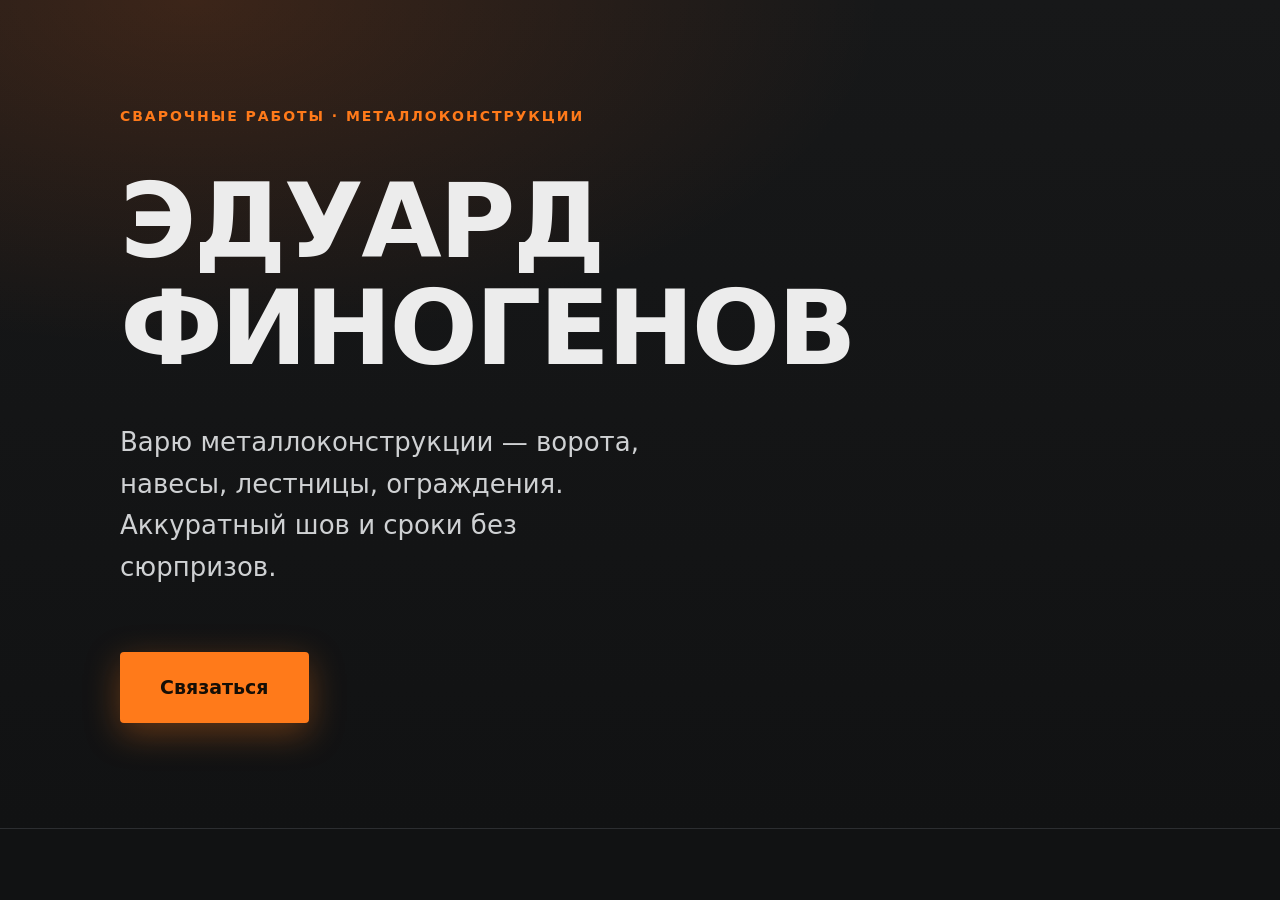
==== index.html @ 7906d72a "Первый экран лендинга: имя, фраза о себе, кнопка «Связаться» Одностраничный сайт-визитка сварщика на" ====
<!DOCTYPE html>
<html lang="ru">
<head>
  <meta charset="utf-8">
  <meta name="viewport" content="width=device-width, initial-scale=1">

  <title>Эдуард Финогенов — сварщик металлоконструкций</title>
  <meta name="description" content="Сварочные работы по металлоконструкциям: ворота, заборы, навесы, лестницы и ограждения. Замер, изготовление, монтаж.">

  <link rel="icon" href="images/favicon.png" type="image/png">

  <meta property="og:type" content="website">
  <meta property="og:title" content="Эдуард Финогенов — сварщик металлоконструкций">
  <meta property="og:description" content="Ворота, заборы, навесы, лестницы, ограждения. Замер, изготовление, монтаж.">
  <meta property="og:image" content="images/og.jpg">
  <meta property="og:locale" content="ru_RU">

  <link rel="stylesheet" href="styles.css">
</head>
<body>

<!--
  ================================================================
  ТЕЛЕФОН — ЗАМЕНИТЕ ЗАГЛУШКУ
  Сейчас номер стоит в двух местах ниже: в href="tel:..." и в тексте кнопки.
  В href номер пишется без пробелов и скобок: tel:+79001234567
  ================================================================
-->

<header class="hero" id="top">
  <div class="wrap hero__inner">
    <p class="hero__eyebrow">Сварочные работы · металлоконструкции</p>
    <h1 class="hero__title">Эдуард Финогенов</h1>
    <p class="hero__lead">
      Варю металлоконструкции — ворота, навесы, лестницы, ограждения.
      Аккуратный шов и сроки без сюрпризов.
    </p>
    <div class="hero__actions">
      <a class="btn btn--primary" href="tel:+70000000000">Связаться</a>
    </div>
  </div>
</header>

</body>
</html>
---- styles.css ----
/* ==========================================================================
   Эдуард Финогенов — сварщик металлоконструкций
   Тёмный индустриальный стиль. Мобильные — база, десктоп — один медиазапрос
   в самом низу файла.
   ========================================================================== */

:root {
  --bg:        #111213;
  --surface:   #1b1c1e;
  --line:      #2c2e31;
  --text:      #ececec;
  --muted:     #9a9da1;
  --accent:    #ff7a1a;
  --accent-lt: #ff9440;
  --accent-dk: #e2540c;

  --wrap:  1080px;
  --pad:   20px;
  --radius: 4px;
}

/* --- база ---------------------------------------------------------------- */

*,
*::before,
*::after { box-sizing: border-box; }

html {
  scroll-behavior: smooth;
  /* якорь не прячется под верхнюю кромку экрана */
  scroll-padding-top: 24px;
}

body {
  margin: 0;
  background: var(--bg);
  color: var(--text);
  font-family: system-ui, "Segoe UI", Roboto, Arial, sans-serif;
  font-size: 17px;
  line-height: 1.6;
  -webkit-text-size-adjust: 100%;
  /* страховка от горизонтальной прокрутки на узких экранах */
  overflow-x: hidden;
}

img {
  display: block;
  max-width: 100%;
  height: auto;
}

a { color: var(--accent); }

a:focus-visible,
.btn:focus-visible {
  outline: 3px solid var(--accent);
  outline-offset: 3px;
}

h1, h2, h3 {
  line-height: 1.15;
  margin: 0;
  letter-spacing: -0.01em;
}

p { margin: 0; }

.wrap {
  width: 100%;
  max-width: var(--wrap);
  margin: 0 auto;
  padding: 0 var(--pad);
}

/* --- кнопки -------------------------------------------------------------- */

.btn {
  display: inline-flex;
  align-items: center;
  justify-content: center;
  min-height: 60px;              /* удобно нажать пальцем */
  padding: 18px 38px;
  border-radius: var(--radius);
  font-size: 19px;
  font-weight: 700;
  text-decoration: none;
  transition: background-color .15s ease, border-color .15s ease, color .15s ease,
              box-shadow .15s ease;
}

.btn--primary {
  background: var(--accent);
  color: #150e06;
  border: 2px solid var(--accent);
  /* тень-подсветка отрывает кнопку от тёмного фона */
  box-shadow: 0 10px 34px rgba(255, 122, 26, .34);
}

.btn--primary:hover {
  background: var(--accent-lt);
  border-color: var(--accent-lt);
  box-shadow: 0 12px 40px rgba(255, 122, 26, .48);
}

.btn--ghost {
  background: transparent;
  color: var(--text);
  border: 2px solid var(--line);
}

.btn--ghost:hover { border-color: var(--accent); color: var(--accent); }

/* --- первый экран -------------------------------------------------------- */

.hero {
  position: relative;
  background:
    radial-gradient(90% 70% at 15% 0%, rgba(255, 106, 26, .16), transparent 60%),
    linear-gradient(#171819, var(--bg));
  border-bottom: 1px solid var(--line);
}

.hero__inner {
  min-height: 92vh;
  min-height: 92svh;             /* без «прыжка» из-за адресной строки в мобильном браузере */
  display: flex;
  flex-direction: column;
  justify-content: center;
  padding-top: 64px;
  padding-bottom: 64px;
}

.hero__eyebrow {
  color: var(--accent);
  font-size: 14px;
  font-weight: 600;
  letter-spacing: .14em;
  text-transform: uppercase;
  margin-bottom: clamp(28px, 6vw, 40px);
}

.hero__title {
  font-size: clamp(46px, 12vw, 104px);
  font-weight: 800;
  line-height: 1.03;
  letter-spacing: -0.025em;
  text-transform: uppercase;
  margin-bottom: clamp(28px, 5vw, 40px);
}

.hero__lead {
  max-width: 32ch;
  font-size: clamp(19px, 4.4vw, 26px);
  color: #cfd1d3;
  margin-bottom: clamp(44px, 8vw, 64px);
}

.hero__actions {
  display: flex;
  flex-wrap: wrap;
  gap: 14px;
}

.hero__actions .btn { flex: 1 1 auto; }

/* --- секции -------------------------------------------------------------- */

.section { padding: 72px 0; }

.section--alt {
  background: var(--surface);
  border-top: 1px solid var(--line);
  border-bottom: 1px solid var(--line);
}

.section__title {
  font-size: clamp(28px, 6vw, 40px);
  font-weight: 700;
  margin-bottom: 20px;
}

.section__lead {
  max-width: 56ch;
  color: var(--muted);
  margin-bottom: 32px;
}

/* --- обо мне ------------------------------------------------------------- */

.about {
  display: grid;
  gap: 32px;
}

.about__photo {
  background: #232527;
  border: 1px solid var(--line);
  border-radius: var(--radius);
  overflow: hidden;
  aspect-ratio: 4 / 5;
}

.about__photo img {
  width: 100%;
  height: 100%;
  object-fit: cover;
}

.about__text p + p { margin-top: 16px; }

.about__text p { color: #c8cacc; }

/* --- что я делаю --------------------------------------------------------- */

.cards {
  list-style: none;
  margin: 0;
  padding: 0;
  display: grid;
  gap: 18px;
}

.card {
  background: var(--bg);
  border: 1px solid var(--line);
  border-left: 3px solid var(--accent);
  border-radius: var(--radius);
  padding: 26px 24px;
}

.card__title {
  font-size: 21px;
  font-weight: 700;
  margin-bottom: 10px;
}

.card__text { color: var(--muted); }

/* --- примеры работ ------------------------------------------------------- */

.works {
  list-style: none;
  margin: 0;
  padding: 0;
  display: grid;
  gap: 20px;
}

.work__frame {
  background: #232527;
  border: 1px solid var(--line);
  border-radius: var(--radius);
  overflow: hidden;
  aspect-ratio: 4 / 3;
}

.work__frame img {
  width: 100%;
  height: 100%;
  object-fit: cover;
  /* пока файла нет — видно подпись alt на сером фоне, а не пустоту */
  font-size: 13px;
  color: var(--muted);
}

.work__caption {
  margin-top: 10px;
  color: var(--muted);
  font-size: 15px;
}

/* --- контакты ------------------------------------------------------------ */

.phone {
  display: inline-block;
  font-size: clamp(30px, 8vw, 48px);
  font-weight: 800;
  color: var(--text);
  text-decoration: none;
  letter-spacing: -0.02em;
  margin-bottom: 24px;
  /* длинный номер не должен ломать вёрстку на 320 px */
  overflow-wrap: anywhere;
}

.phone:hover { color: var(--accent); }

.contacts__actions {
  display: flex;
  flex-wrap: wrap;
  gap: 14px;
  margin-bottom: 40px;
}

.contacts__actions .btn { flex: 1 1 auto; }

.facts {
  margin: 0;
  display: grid;
  gap: 18px;
  border-top: 1px solid var(--line);
  padding-top: 26px;
}

.fact__key {
  color: var(--muted);
  font-size: 14px;
  text-transform: uppercase;
  letter-spacing: .08em;
  margin-bottom: 4px;
}

.fact__val {
  margin: 0;
  font-size: 18px;
}

/* --- подвал -------------------------------------------------------------- */

.footer {
  padding: 28px 0;
  color: var(--muted);
  font-size: 15px;
}

.footer__inner {
  display: flex;
  flex-wrap: wrap;
  gap: 8px 20px;
  justify-content: space-between;
}

/* --- десктоп ------------------------------------------------------------- */

@media (min-width: 720px) {
  .section { padding: 96px 0; }

  .hero__actions,
  .contacts__actions { gap: 16px; }

  .hero__actions .btn,
  .contacts__actions .btn { flex: 0 0 auto; }

  .about {
    grid-template-columns: 380px 1fr;
    gap: 48px;
    align-items: start;
  }

  .cards { grid-template-columns: repeat(3, 1fr); gap: 22px; }

  .works { grid-template-columns: repeat(2, 1fr); }

  .facts { grid-template-columns: repeat(2, 1fr); gap: 32px; }
}

@media (min-width: 1000px) {
  .works { grid-template-columns: repeat(3, 1fr); gap: 24px; }
}

/* уважаем системную настройку «меньше движения» */
@media (prefers-reduced-motion: reduce) {
  html { scroll-behavior: auto; }
  * { transition: none !important; }
}
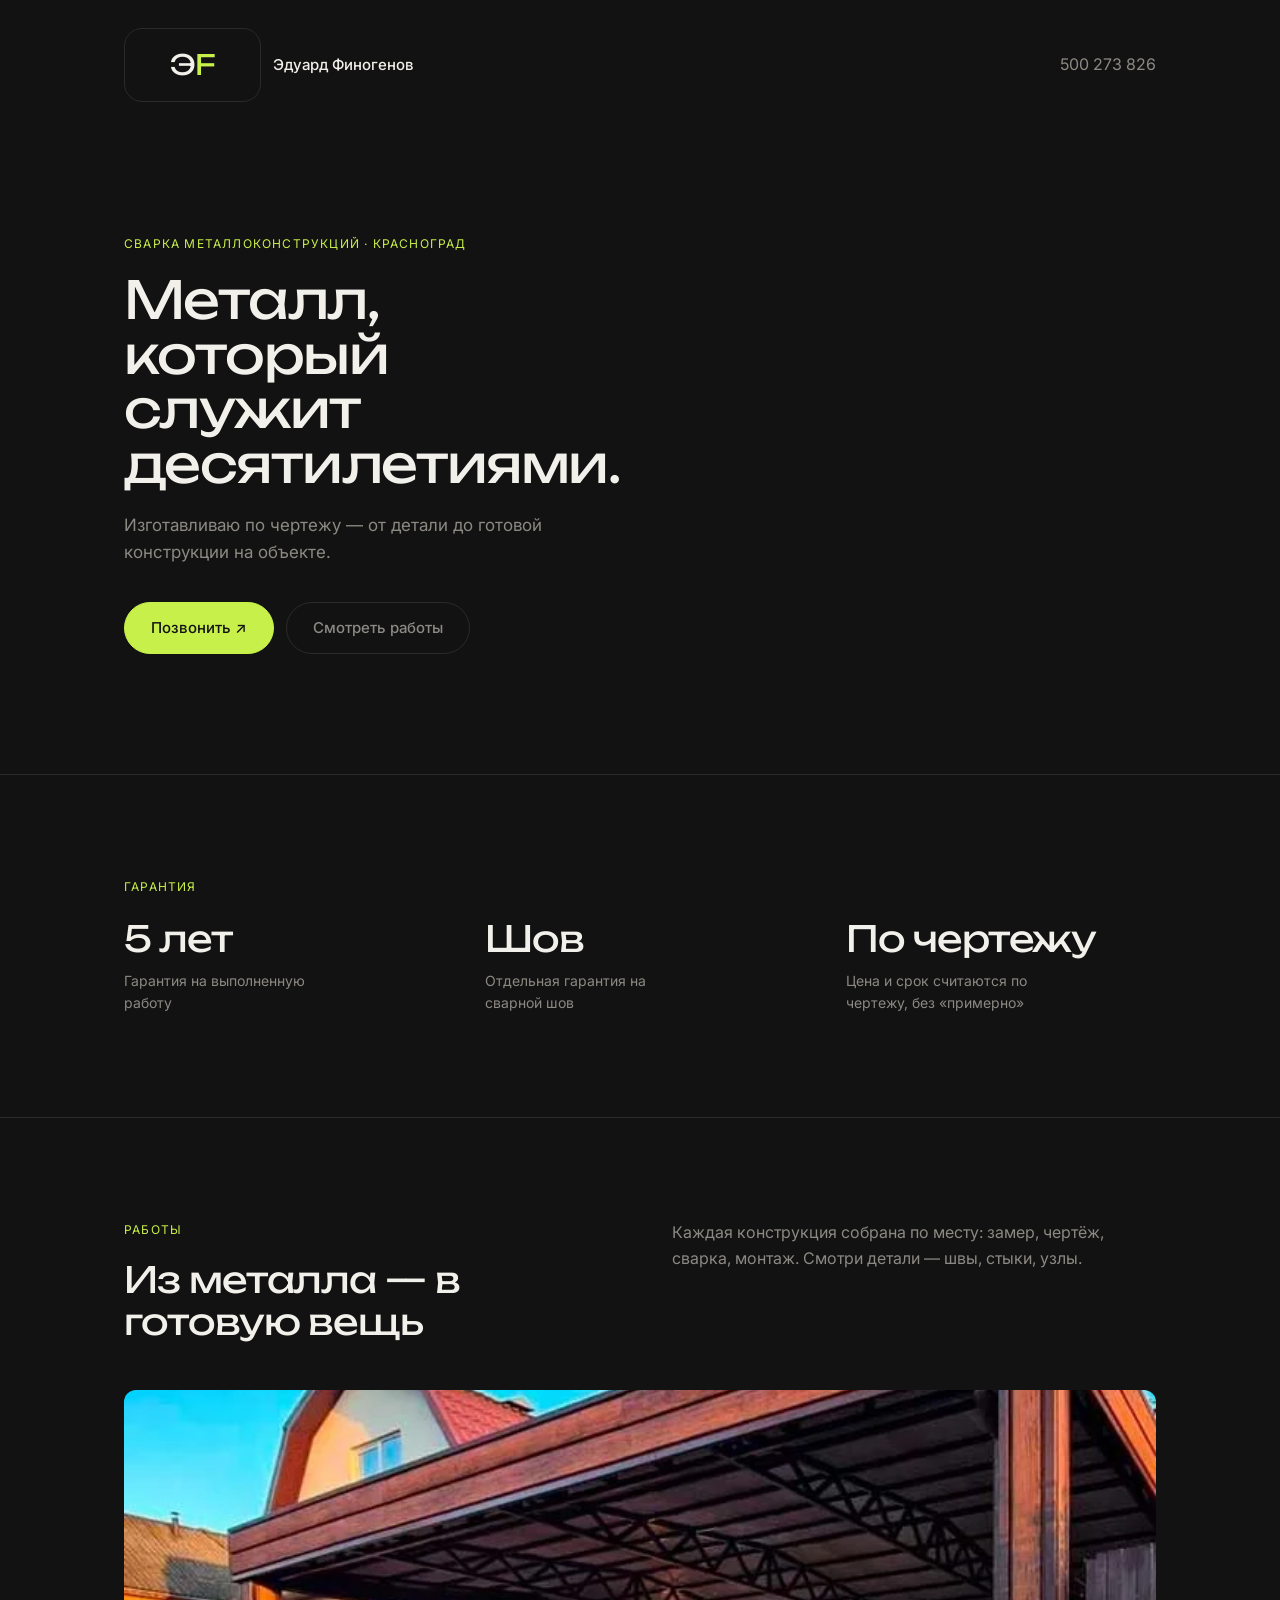
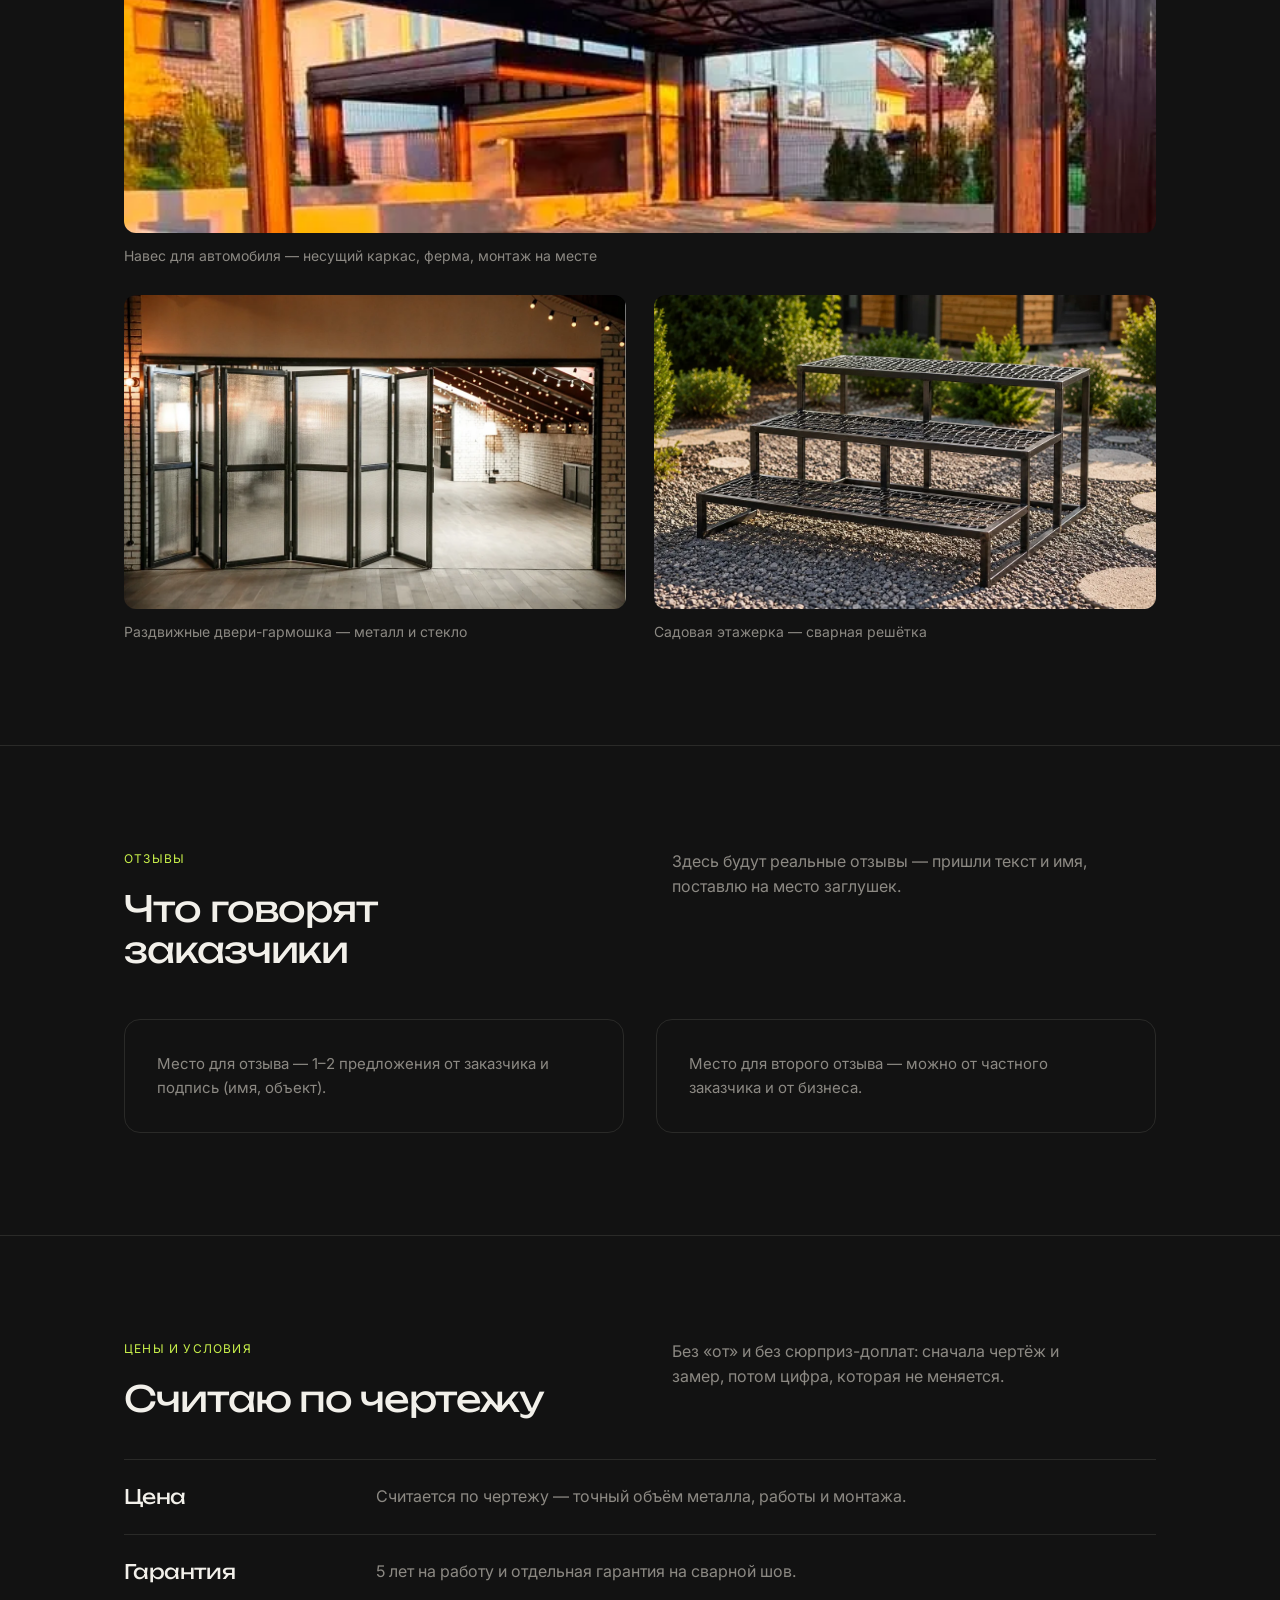
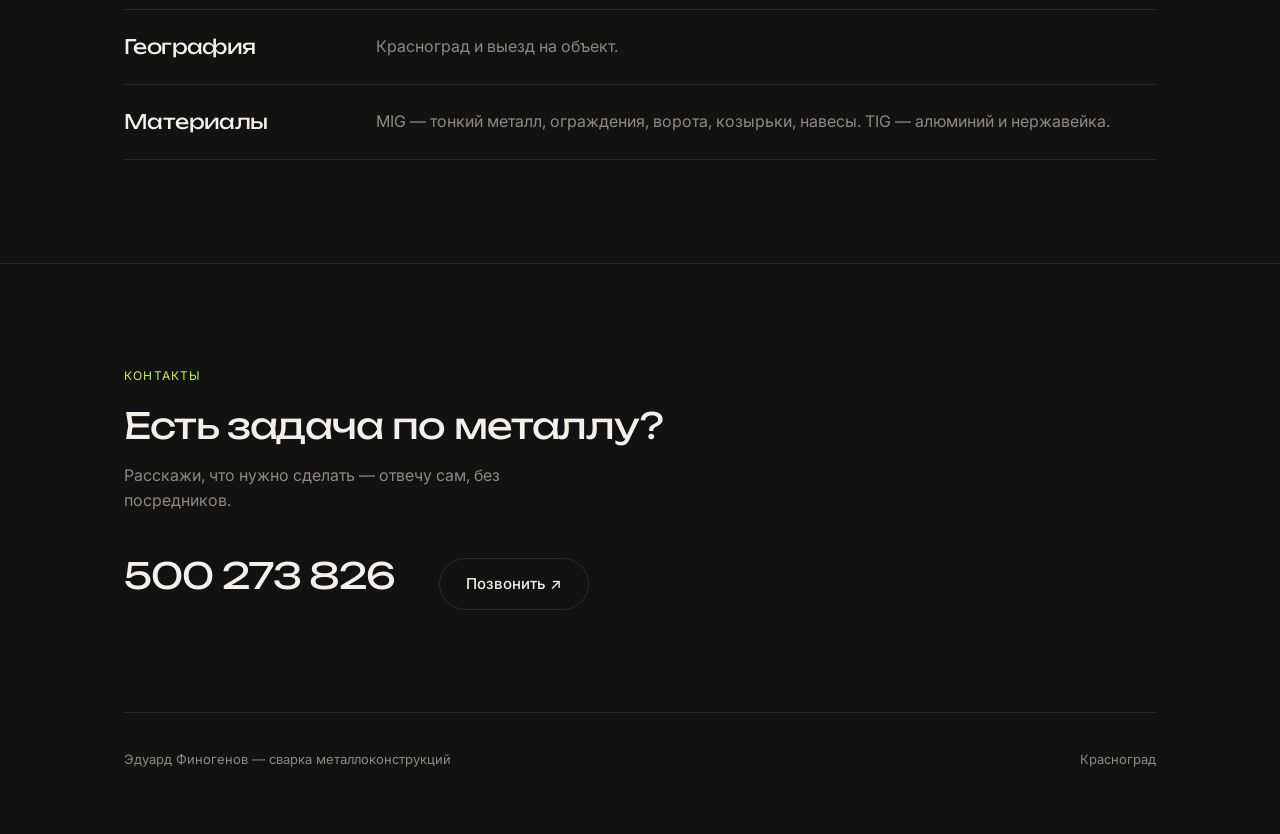
==== commit e2942969: "Новый дизайн: лаймовый акцент, Unbounded + Inter, все секции страницы Вёрстка перенесена с готового " ====
--- a/index.html
+++ b/index.html
@@ -4,17 +4,40 @@
   <meta charset="utf-8">
   <meta name="viewport" content="width=device-width, initial-scale=1">
 
-  <title>Эдуард Финогенов — сварщик металлоконструкций</title>
-  <meta name="description" content="Сварочные работы по металлоконструкциям: ворота, заборы, навесы, лестницы и ограждения. Замер, изготовление, монтаж.">
-
+  <!-- Заголовок вкладки и строка под ссылкой в поиске -->
+  <title>Эдуард Финогенов — сварка металлоконструкций, Красноград</title>
+  <meta name="description" content="Сварка металлоконструкций в Краснограде. Изготавливаю по чертежу — от детали до готовой конструкции на объекте. Гарантия 5 лет на работу.">
+
+  <!-- Иконка вкладки и плитка, если сайт сохранят на домашний экран телефона -->
   <link rel="icon" href="images/favicon.png" type="image/png">
-
+  <link rel="apple-touch-icon" href="images/apple-touch-icon.png">
+  <meta name="theme-color" content="#121212">
+
+  <!-- Превью при пересылке ссылки в мессенджерах и соцсетях -->
   <meta property="og:type" content="website">
-  <meta property="og:title" content="Эдуард Финогенов — сварщик металлоконструкций">
-  <meta property="og:description" content="Ворота, заборы, навесы, лестницы, ограждения. Замер, изготовление, монтаж.">
-  <meta property="og:image" content="images/og.jpg">
+  <meta property="og:site_name" content="Эдуард Финогенов">
+  <meta property="og:title" content="Эдуард Финогенов — сварка металлоконструкций, Красноград">
+  <meta property="og:description" content="Изготавливаю по чертежу — от детали до готовой конструкции на объекте. Красноград и выезд на объект.">
+  <!--
+    Адреса здесь только полные, с доменом: мессенджер тянет картинку со своего
+    сервера, и относительный путь ему ни о чём не говорит. При переезде на другой
+    домен эти три строки нужно поправить.
+  -->
+  <meta property="og:url" content="https://finogenov5519-sys.github.io/my-landing/">
+  <meta property="og:image" content="https://finogenov5519-sys.github.io/my-landing/images/og.jpg">
+  <meta property="og:image:secure_url" content="https://finogenov5519-sys.github.io/my-landing/images/og.jpg">
+  <meta property="og:image:type" content="image/jpeg">
+  <meta property="og:image:width" content="1200">
+  <meta property="og:image:height" content="630">
+  <meta property="og:image:alt" content="Сварная металлоконструкция работы Эдуарда Финогенова">
   <meta property="og:locale" content="ru_RU">
 
+  <meta name="twitter:card" content="summary_large_image">
+  <meta name="twitter:image" content="https://finogenov5519-sys.github.io/my-landing/images/og.jpg">
+
+  <link rel="preconnect" href="https://fonts.googleapis.com">
+  <link rel="preconnect" href="https://fonts.gstatic.com" crossorigin>
+  <link href="https://fonts.googleapis.com/css2?family=Unbounded:wght@400&family=Inter:wght@400;500&display=swap" rel="stylesheet">
   <link rel="stylesheet" href="styles.css">
 </head>
 <body>
@@ -22,24 +45,166 @@
 <!--
   ================================================================
   ТЕЛЕФОН — ЗАМЕНИТЕ ЗАГЛУШКУ
-  Сейчас номер стоит в двух местах ниже: в href="tel:..." и в тексте кнопки.
+  Номер стоит в трёх местах: в шапке, на кнопке первого экрана
+  и в блоке контактов.
   В href номер пишется без пробелов и скобок: tel:+79001234567
   ================================================================
 -->
 
-<header class="hero" id="top">
-  <div class="wrap hero__inner">
-    <p class="hero__eyebrow">Сварочные работы · металлоконструкции</p>
-    <h1 class="hero__title">Эдуард Финогенов</h1>
-    <p class="hero__lead">
-      Варю металлоконструкции — ворота, навесы, лестницы, ограждения.
-      Аккуратный шов и сроки без сюрпризов.
-    </p>
-    <div class="hero__actions">
-      <a class="btn btn--primary" href="tel:+70000000000">Связаться</a>
-    </div>
-  </div>
-</header>
+<nav class="top" id="top">
+  <div class="wrap">
+    <span class="brand">
+      <span class="logo">Э<b>F</b></span>
+      Эдуард Финогенов
+    </span>
+    <a class="muted nav-phone only-desktop" href="tel:500273826">500 273 826</a>
+  </div>
+</nav>
+
+<section class="hero">
+  <div class="wrap">
+    <div class="hero-grid">
+      <div>
+        <span class="kicker">
+          Сварка<span class="only-desktop"> металлоконструкций</span> · Красноград
+        </span>
+        <h1>Металл, который служит десятилетиями.</h1>
+        <p class="sub">Изготавливаю по чертежу — от детали до готовой конструкции на объекте.</p>
+        <div class="hero-actions">
+          <a class="btn btn-call" href="tel:500273826">
+            <span class="only-desktop">Позвонить ↗</span>
+            <span class="only-mobile">Позвонить 500 273 826</span>
+          </a>
+          <a class="btn btn-quiet" href="#works">Смотреть работы</a>
+        </div>
+      </div>
+    </div>
+  </div>
+</section>
+
+<hr class="rule">
+
+<section>
+  <div class="wrap">
+    <span class="kicker">Гарантия</span>
+    <div class="facts">
+      <div class="fact">
+        <div class="fact-num">5 лет</div>
+        <div class="fact-label">Гарантия на выполненную работу</div>
+      </div>
+      <div class="fact">
+        <div class="fact-num">Шов</div>
+        <div class="fact-label">Отдельная гарантия на сварной шов</div>
+      </div>
+      <div class="fact">
+        <div class="fact-num">По чертежу</div>
+        <div class="fact-label">Цена и срок считаются по чертежу, без «примерно»</div>
+      </div>
+    </div>
+  </div>
+</section>
+
+<hr class="rule">
+
+<section id="works">
+  <div class="wrap">
+    <div class="two-col">
+      <div>
+        <span class="kicker">Работы</span>
+        <h2>Из металла — в готовую вещь</h2>
+      </div>
+      <p class="note">
+        Каждая конструкция собрана по месту: замер, чертёж, сварка, монтаж.<span class="only-desktop">
+        Смотри детали — швы, стыки, узлы.</span>
+      </p>
+    </div>
+    <div class="gallery">
+      <figure class="shot shot-wide">
+        <img src="images/work-carport.webp" alt="Навес для автомобиля из металла и дерева" width="700" height="467" loading="lazy">
+        <figcaption>Навес для автомобиля — несущий каркас, ферма, монтаж на месте</figcaption>
+      </figure>
+      <figure class="shot">
+        <img src="images/work-doors.webp" alt="Раздвижные двери-гармошка из металла и стекла" width="1024" height="682" loading="lazy">
+        <figcaption>Раздвижные двери-гармошка — металл и стекло</figcaption>
+      </figure>
+      <figure class="shot">
+        <img src="images/work-shelf.webp" alt="Садовая этажерка из металла" width="1400" height="788" loading="lazy">
+        <figcaption>Садовая этажерка — сварная решётка</figcaption>
+      </figure>
+    </div>
+  </div>
+</section>
+
+<hr class="rule">
+
+<section>
+  <div class="wrap">
+    <div class="two-col">
+      <div>
+        <span class="kicker">Отзывы</span>
+        <h2>Что говорят заказчики</h2>
+      </div>
+      <p class="note only-desktop">Здесь будут реальные отзывы — пришли текст и имя, поставлю на место заглушек.</p>
+    </div>
+    <div class="quotes">
+      <blockquote class="empty">Место для отзыва — 1–2 предложения от заказчика и подпись (имя, объект).</blockquote>
+      <blockquote class="empty">Место для второго отзыва — можно от частного заказчика и от бизнеса.</blockquote>
+    </div>
+  </div>
+</section>
+
+<hr class="rule">
+
+<section>
+  <div class="wrap">
+    <div class="two-col">
+      <div>
+        <span class="kicker">Цены и условия</span>
+        <h2>Считаю по чертежу</h2>
+      </div>
+      <p class="note only-desktop">Без «от» и без сюрприз-доплат: сначала чертёж и замер, потом цифра, которая не меняется.</p>
+    </div>
+    <dl class="terms">
+      <div class="term">
+        <dt>Цена</dt>
+        <dd>Считается по чертежу — точный объём металла, работы и монтажа.</dd>
+      </div>
+      <div class="term">
+        <dt>Гарантия</dt>
+        <dd>5 лет на работу и отдельная гарантия на сварной шов.</dd>
+      </div>
+      <div class="term">
+        <dt>География</dt>
+        <dd>Красноград и выезд на объект.</dd>
+      </div>
+      <div class="term">
+        <dt>Материалы</dt>
+        <dd>MIG — тонкий металл, ограждения, ворота, козырьки, навесы. TIG — алюминий и нержавейка.</dd>
+      </div>
+    </dl>
+  </div>
+</section>
+
+<hr class="rule">
+
+<section id="contacts">
+  <div class="wrap">
+    <span class="kicker">Контакты</span>
+    <h2>Есть задача по металлу?</h2>
+    <p class="note">Расскажи, что нужно сделать — отвечу сам, без посредников.</p>
+    <div class="contact-row">
+      <a class="phone" href="tel:500273826">500 273 826</a>
+      <a class="btn only-desktop" href="tel:500273826">Позвонить ↗</a>
+    </div>
+  </div>
+</section>
+
+<div class="wrap">
+  <footer>
+    <span>Эдуард Финогенов — сварка металлоконструкций</span>
+    <span>Красноград</span>
+  </footer>
+</div>
 
 </body>
 </html>
--- a/styles.css
+++ b/styles.css
@@ -1,22 +1,27 @@
 /* ==========================================================================
-   Эдуард Финогенов — сварщик металлоконструкций
-   Тёмный индустриальный стиль. Мобильные — база, десктоп — один медиазапрос
+   Эдуард Финогенов — сварка металлоконструкций
+   Тёмный минимализм. Мобильные — база, десктоп — один медиазапрос
    в самом низу файла.
    ========================================================================== */
 
 :root {
-  --bg:        #111213;
-  --surface:   #1b1c1e;
-  --line:      #2c2e31;
-  --text:      #ececec;
-  --muted:     #9a9da1;
-  --accent:    #ff7a1a;
-  --accent-lt: #ff9440;
-  --accent-dk: #e2540c;
-
-  --wrap:  1080px;
-  --pad:   20px;
-  --radius: 4px;
+  --bg:     #121212;
+  --text:   #F2F0EA;
+  --muted:  #8C8983;
+  --accent: #C8F04A;
+  --line:   #2A2A28;
+
+  --font-head: "Unbounded", system-ui, "Segoe UI", Roboto, Arial, sans-serif;
+  --font-body: "Inter", system-ui, "Segoe UI", Roboto, Arial, sans-serif;
+
+  --wrap: 1160px;
+  --edge: clamp(20px, 5vw, 72px);
+
+  /* на 375 px и шире — те же 32px, на 320 px ужимается, иначе длинное
+     слово «десятилетиями» не влезает в строку */
+  --h1: clamp(27px, 8.6vw, 32px);
+  --h2: 24px;
+  --h3: 18px;
 }
 
 /* --- база ---------------------------------------------------------------- */
@@ -27,20 +32,41 @@
 
 html {
   scroll-behavior: smooth;
-  /* якорь не прячется под верхнюю кромку экрана */
   scroll-padding-top: 24px;
+  background: var(--bg);
 }
 
 body {
   margin: 0;
   background: var(--bg);
   color: var(--text);
-  font-family: system-ui, "Segoe UI", Roboto, Arial, sans-serif;
-  font-size: 17px;
+  font-family: var(--font-body);
+  font-size: 15px;
   line-height: 1.6;
+  -webkit-font-smoothing: antialiased;
   -webkit-text-size-adjust: 100%;
   /* страховка от горизонтальной прокрутки на узких экранах */
   overflow-x: hidden;
+}
+
+h1, h2, h3 {
+  font-family: var(--font-head);
+  font-weight: 400;
+  margin: 0;
+  letter-spacing: -.03em;
+}
+
+h1 { font-size: var(--h1); line-height: 1.1; }
+h2 { font-size: var(--h2); line-height: 1.2; }
+h3 { font-size: var(--h3); line-height: 1.3; }
+
+p { margin: 0; }
+
+a { color: inherit; text-decoration: none; }
+
+a:focus-visible {
+  outline: 2px solid var(--accent);
+  outline-offset: 3px;
 }
 
 img {
@@ -49,27 +75,29 @@
   height: auto;
 }
 
-a { color: var(--accent); }
-
-a:focus-visible,
-.btn:focus-visible {
-  outline: 3px solid var(--accent);
-  outline-offset: 3px;
-}
-
-h1, h2, h3 {
-  line-height: 1.15;
-  margin: 0;
-  letter-spacing: -0.01em;
-}
-
-p { margin: 0; }
-
 .wrap {
   width: 100%;
   max-width: var(--wrap);
   margin: 0 auto;
-  padding: 0 var(--pad);
+  padding: 0 var(--edge);
+}
+
+.muted { color: var(--muted); }
+
+.kicker {
+  display: block;
+  font-size: 11px;
+  letter-spacing: .1em;
+  text-transform: uppercase;
+  color: var(--accent);
+  margin-bottom: 14px;
+}
+
+.rule {
+  height: 1px;
+  border: 0;
+  margin: 0;
+  background: var(--line);
 }
 
 /* --- кнопки -------------------------------------------------------------- */
@@ -78,284 +106,389 @@
   display: inline-flex;
   align-items: center;
   justify-content: center;
-  min-height: 60px;              /* удобно нажать пальцем */
-  padding: 18px 38px;
-  border-radius: var(--radius);
-  font-size: 19px;
-  font-weight: 700;
-  text-decoration: none;
-  transition: background-color .15s ease, border-color .15s ease, color .15s ease,
-              box-shadow .15s ease;
-}
-
-.btn--primary {
+  gap: 8px;
+  min-height: 56px;              /* удобно нажать пальцем */
+  padding: 16px 26px;
+  border: 1px solid var(--line);
+  border-radius: 999px;
+  color: var(--text);
+  font-size: 16px;
+  font-weight: 500;
+  white-space: nowrap;
+  transition: border-color .18s ease, color .18s ease;
+}
+
+.btn:hover { border-color: var(--accent); }
+
+.btn-quiet { color: var(--muted); }
+.btn-quiet:hover { color: var(--text); }
+
+.btn-call {
   background: var(--accent);
-  color: #150e06;
-  border: 2px solid var(--accent);
-  /* тень-подсветка отрывает кнопку от тёмного фона */
-  box-shadow: 0 10px 34px rgba(255, 122, 26, .34);
-}
-
-.btn--primary:hover {
-  background: var(--accent-lt);
-  border-color: var(--accent-lt);
-  box-shadow: 0 12px 40px rgba(255, 122, 26, .48);
-}
-
-.btn--ghost {
-  background: transparent;
-  color: var(--text);
-  border: 2px solid var(--line);
-}
-
-.btn--ghost:hover { border-color: var(--accent); color: var(--accent); }
+  border-color: var(--accent);
+  color: #121212;
+  font-size: 17px;
+  min-height: 60px;
+}
+
+/* --- шапка --------------------------------------------------------------- */
+
+nav.top { padding: 18px 0; }
+
+nav.top .wrap {
+  display: flex;
+  align-items: center;
+  gap: 12px;
+}
+
+.brand {
+  display: flex;
+  align-items: center;
+  gap: 12px;
+  font-family: var(--font-body);
+  font-weight: 500;
+  font-size: 14px;
+}
+
+.logo {
+  display: inline-flex;
+  align-items: center;
+  justify-content: center;
+  flex: none;
+  width: 107px;
+  height: 56px;
+  border: 1px solid var(--line);
+  border-radius: 14px;
+  font-family: var(--font-head);
+  font-weight: 400;
+  font-size: 20px;
+  letter-spacing: -.02em;
+}
+
+.logo b {
+  color: var(--accent);
+  font-weight: 400;
+}
 
 /* --- первый экран -------------------------------------------------------- */
 
-.hero {
-  position: relative;
-  background:
-    radial-gradient(90% 70% at 15% 0%, rgba(255, 106, 26, .16), transparent 60%),
-    linear-gradient(#171819, var(--bg));
-  border-bottom: 1px solid var(--line);
-}
-
-.hero__inner {
-  min-height: 92vh;
-  min-height: 92svh;             /* без «прыжка» из-за адресной строки в мобильном браузере */
+.hero { padding: 24px 0 40px; }
+
+.hero h1 { max-width: 16ch; }
+
+.hero .sub {
+  margin-top: 14px;
+  max-width: 42ch;
+  color: var(--muted);
+  font-size: 15px;
+}
+
+.hero-actions {
   display: flex;
   flex-direction: column;
-  justify-content: center;
-  padding-top: 64px;
-  padding-bottom: 64px;
-}
-
-.hero__eyebrow {
-  color: var(--accent);
+  gap: 10px;
+  margin-top: 26px;
+}
+
+.hero-actions .btn { width: 100%; }
+
+/* --- секции -------------------------------------------------------------- */
+
+section { padding: 44px 0; }
+
+.note {
+  margin-top: 12px;
+  max-width: 44ch;
+  color: var(--muted);
+}
+
+/* --- гарантия ------------------------------------------------------------ */
+
+.facts {
+  display: grid;
+  gap: 24px;
+  margin-top: 4px;
+}
+
+.fact-num {
+  font-family: var(--font-head);
+  font-weight: 400;
+  font-size: var(--h2);
+  line-height: 1.2;
+  letter-spacing: -.03em;
+}
+
+.fact-label {
+  margin-top: 8px;
+  color: var(--muted);
   font-size: 14px;
-  font-weight: 600;
-  letter-spacing: .14em;
-  text-transform: uppercase;
-  margin-bottom: clamp(28px, 6vw, 40px);
-}
-
-.hero__title {
-  font-size: clamp(46px, 12vw, 104px);
-  font-weight: 800;
-  line-height: 1.03;
-  letter-spacing: -0.025em;
-  text-transform: uppercase;
-  margin-bottom: clamp(28px, 5vw, 40px);
-}
-
-.hero__lead {
-  max-width: 32ch;
-  font-size: clamp(19px, 4.4vw, 26px);
-  color: #cfd1d3;
-  margin-bottom: clamp(44px, 8vw, 64px);
-}
-
-.hero__actions {
+}
+
+/* --- работы -------------------------------------------------------------- */
+
+.gallery {
+  display: grid;
+  gap: 24px;
+  margin-top: 28px;
+}
+
+.shot { margin: 0; }
+
+.shot img {
+  width: 100%;
+  border-radius: 12px;
+}
+
+.shot figcaption {
+  margin-top: 10px;
+  color: var(--muted);
+  font-size: 13px;
+}
+
+/* --- отзывы -------------------------------------------------------------- */
+
+.quotes {
+  display: grid;
+  gap: 14px;
+  margin-top: 28px;
+}
+
+blockquote {
+  margin: 0;
+  padding: 22px;
+  border: 1px dashed var(--line);
+  border-radius: 14px;
+  color: var(--muted);
+  font-size: 14px;
+}
+
+/* --- цены и условия ------------------------------------------------------ */
+
+.terms {
+  margin: 28px 0 0;
+  border-top: 1px solid var(--line);
+}
+
+.term {
+  padding: 18px 0;
+  border-bottom: 1px solid var(--line);
+}
+
+.term dt {
+  font-family: var(--font-head);
+  font-weight: 400;
+  font-size: var(--h3);
+  line-height: 1.3;
+  letter-spacing: -.03em;
+}
+
+.term dd {
+  margin: 6px 0 0;
+  color: var(--muted);
+  font-size: 14px;
+}
+
+/* --- контакты ------------------------------------------------------------ */
+
+.contact-row {
   display: flex;
-  flex-wrap: wrap;
-  gap: 14px;
-}
-
-.hero__actions .btn { flex: 1 1 auto; }
-
-/* --- секции -------------------------------------------------------------- */
-
-.section { padding: 72px 0; }
-
-.section--alt {
-  background: var(--surface);
-  border-top: 1px solid var(--line);
-  border-bottom: 1px solid var(--line);
-}
-
-.section__title {
-  font-size: clamp(28px, 6vw, 40px);
-  font-weight: 700;
-  margin-bottom: 20px;
-}
-
-.section__lead {
-  max-width: 56ch;
-  color: var(--muted);
-  margin-bottom: 32px;
-}
-
-/* --- обо мне ------------------------------------------------------------- */
-
-.about {
-  display: grid;
-  gap: 32px;
-}
-
-.about__photo {
-  background: #232527;
-  border: 1px solid var(--line);
-  border-radius: var(--radius);
-  overflow: hidden;
-  aspect-ratio: 4 / 5;
-}
-
-.about__photo img {
-  width: 100%;
-  height: 100%;
-  object-fit: cover;
-}
-
-.about__text p + p { margin-top: 16px; }
-
-.about__text p { color: #c8cacc; }
-
-/* --- что я делаю --------------------------------------------------------- */
-
-.cards {
-  list-style: none;
-  margin: 0;
-  padding: 0;
-  display: grid;
-  gap: 18px;
-}
-
-.card {
-  background: var(--bg);
-  border: 1px solid var(--line);
-  border-left: 3px solid var(--accent);
-  border-radius: var(--radius);
-  padding: 26px 24px;
-}
-
-.card__title {
-  font-size: 21px;
-  font-weight: 700;
-  margin-bottom: 10px;
-}
-
-.card__text { color: var(--muted); }
-
-/* --- примеры работ ------------------------------------------------------- */
-
-.works {
-  list-style: none;
-  margin: 0;
-  padding: 0;
-  display: grid;
-  gap: 20px;
-}
-
-.work__frame {
-  background: #232527;
-  border: 1px solid var(--line);
-  border-radius: var(--radius);
-  overflow: hidden;
-  aspect-ratio: 4 / 3;
-}
-
-.work__frame img {
-  width: 100%;
-  height: 100%;
-  object-fit: cover;
-  /* пока файла нет — видно подпись alt на сером фоне, а не пустоту */
-  font-size: 13px;
-  color: var(--muted);
-}
-
-.work__caption {
-  margin-top: 10px;
-  color: var(--muted);
-  font-size: 15px;
-}
-
-/* --- контакты ------------------------------------------------------------ */
+  flex-direction: column;
+  gap: 16px;
+  margin-top: 24px;
+}
 
 .phone {
   display: inline-block;
-  font-size: clamp(30px, 8vw, 48px);
-  font-weight: 800;
-  color: var(--text);
-  text-decoration: none;
-  letter-spacing: -0.02em;
-  margin-bottom: 24px;
+  /* добираем до 44 px по высоте, чтобы попадать пальцем */
+  padding: 8px 0;
+  font-family: var(--font-head);
+  font-weight: 400;
+  font-size: var(--h2);
+  line-height: 1.2;
+  letter-spacing: -.03em;
   /* длинный номер не должен ломать вёрстку на 320 px */
   overflow-wrap: anywhere;
 }
 
 .phone:hover { color: var(--accent); }
 
-.contacts__actions {
+/* --- подвал -------------------------------------------------------------- */
+
+footer {
   display: flex;
-  flex-wrap: wrap;
-  gap: 14px;
-  margin-bottom: 40px;
-}
-
-.contacts__actions .btn { flex: 1 1 auto; }
-
-.facts {
-  margin: 0;
-  display: grid;
-  gap: 18px;
+  flex-direction: column;
+  gap: 6px;
+  padding: 28px 0 32px;
   border-top: 1px solid var(--line);
-  padding-top: 26px;
-}
-
-.fact__key {
-  color: var(--muted);
-  font-size: 14px;
-  text-transform: uppercase;
-  letter-spacing: .08em;
-  margin-bottom: 4px;
-}
-
-.fact__val {
-  margin: 0;
-  font-size: 18px;
-}
-
-/* --- подвал -------------------------------------------------------------- */
-
-.footer {
-  padding: 28px 0;
-  color: var(--muted);
-  font-size: 15px;
-}
-
-.footer__inner {
-  display: flex;
-  flex-wrap: wrap;
-  gap: 8px 20px;
-  justify-content: space-between;
-}
+  color: var(--muted);
+  font-size: 12px;
+}
+
+/* --- что показываем только на широком экране ----------------------------- */
+/* стоит после компонентов, иначе display у .btn перебивает скрытие */
+
+.only-desktop { display: none; }
 
 /* --- десктоп ------------------------------------------------------------- */
 
 @media (min-width: 720px) {
-  .section { padding: 96px 0; }
-
-  .hero__actions,
-  .contacts__actions { gap: 16px; }
-
-  .hero__actions .btn,
-  .contacts__actions .btn { flex: 0 0 auto; }
-
-  .about {
-    grid-template-columns: 380px 1fr;
-    gap: 48px;
+  :root {
+    --h1: clamp(34px, 5vw, 52px);
+    --h2: clamp(28px, 3.4vw, 36px);
+    --h3: 20px;
+  }
+
+  body { font-size: 16px; }
+
+  h1 { line-height: 1.05; }
+  h2 { line-height: 1.15; }
+
+  .only-desktop { display: inline; }
+  p.only-desktop { display: block; }
+  .btn.only-desktop { display: inline-flex; }
+  .only-mobile { display: none; }
+
+  .kicker {
+    font-size: 12px;
+    margin-bottom: 20px;
+  }
+
+  .btn {
+    min-height: 48px;
+    padding: 13px 26px;
+    font-size: 15px;
+  }
+
+  .btn-call { font-size: 15px; min-height: 48px; }
+
+  nav.top { padding: 28px 0; }
+
+  nav.top .wrap {
+    justify-content: space-between;
+    gap: 16px;
+  }
+
+  .brand { font-size: 15px; }
+
+  .logo {
+    width: 137px;
+    height: 74px;
+    border-radius: 18px;
+    font-size: 28px;
+  }
+
+  .hero { padding: clamp(48px, 9vw, 104px) 0 clamp(72px, 10vw, 120px); }
+
+  /* второй столбец остаётся пустым — он держит ширину колонки с текстом */
+  .hero-grid {
+    display: grid;
+    grid-template-columns: minmax(0, 1.05fr) minmax(0, .95fr);
+    gap: clamp(32px, 5vw, 64px);
+    align-items: end;
+  }
+
+  .hero h1 { max-width: 18ch; }
+
+  .hero .sub {
+    margin-top: 20px;
+    font-size: 17px;
+  }
+
+  .hero-actions {
+    flex-direction: row;
+    flex-wrap: wrap;
+    gap: 12px;
+    margin-top: 36px;
+  }
+
+  .hero-actions .btn { width: auto; }
+
+  section { padding: clamp(64px, 8vw, 104px) 0; }
+
+  .two-col {
+    display: grid;
+    grid-template-columns: minmax(0, 1fr) minmax(0, 1fr);
+    gap: clamp(32px, 5vw, 72px);
     align-items: start;
   }
 
-  .cards { grid-template-columns: repeat(3, 1fr); gap: 22px; }
-
-  .works { grid-template-columns: repeat(2, 1fr); }
-
-  .facts { grid-template-columns: repeat(2, 1fr); gap: 32px; }
-}
-
-@media (min-width: 1000px) {
-  .works { grid-template-columns: repeat(3, 1fr); gap: 24px; }
+  .note { margin-top: 0; }
+
+  .facts {
+    grid-template-columns: repeat(3, minmax(0, 1fr));
+    gap: clamp(24px, 4vw, 56px);
+    margin-top: 8px;
+  }
+
+  .fact-label {
+    margin-top: 10px;
+    max-width: 22ch;
+  }
+
+  .gallery {
+    grid-template-columns: repeat(2, minmax(0, 1fr));
+    gap: clamp(16px, 2.5vw, 28px);
+    margin-top: 48px;
+  }
+
+  .shot img {
+    aspect-ratio: 16 / 10;
+    object-fit: cover;
+  }
+
+  .shot-wide { grid-column: span 2; }
+  .shot-wide img { aspect-ratio: 21 / 9; }
+
+  .shot figcaption {
+    margin-top: 12px;
+    font-size: 14px;
+  }
+
+  .quotes {
+    grid-template-columns: repeat(2, minmax(0, 1fr));
+    gap: clamp(20px, 3vw, 32px);
+    margin-top: 48px;
+  }
+
+  blockquote {
+    padding: 32px;
+    border-style: solid;
+    border-radius: 16px;
+    font-size: 15px;
+  }
+
+  .terms { margin-top: 40px; }
+
+  .term {
+    display: grid;
+    grid-template-columns: minmax(0, 220px) minmax(0, 1fr);
+    gap: 8px 32px;
+    padding: 24px 0;
+  }
+
+  .term dd {
+    margin: 0;
+    font-size: 16px;
+  }
+
+  #contacts .note { margin-top: 16px; }
+
+  .contact-row {
+    flex-direction: row;
+    align-items: baseline;
+    flex-wrap: wrap;
+    gap: clamp(20px, 4vw, 44px);
+    margin-top: 32px;
+  }
+
+  footer {
+    flex-direction: row;
+    justify-content: space-between;
+    gap: 16px;
+    flex-wrap: wrap;
+    padding: 36px 0 64px;
+    font-size: 13px;
+  }
 }
 
 /* уважаем системную настройку «меньше движения» */
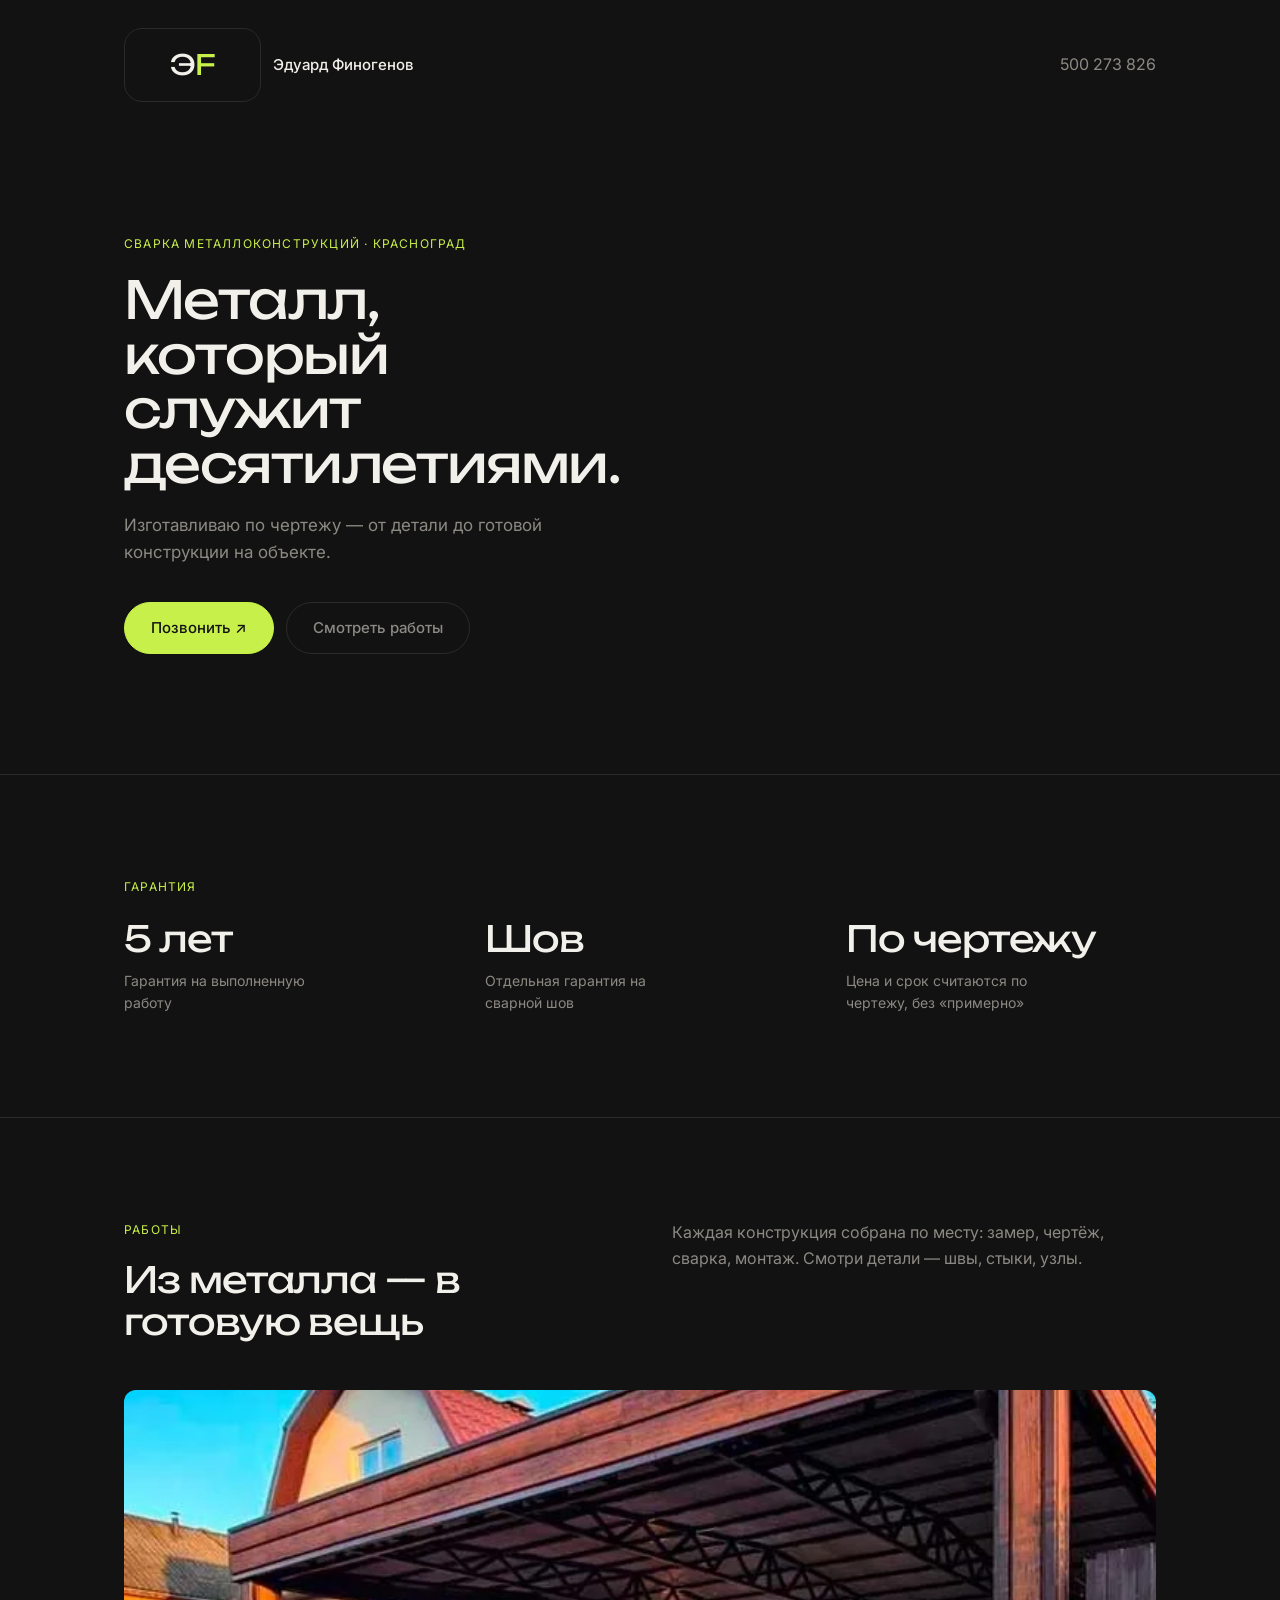
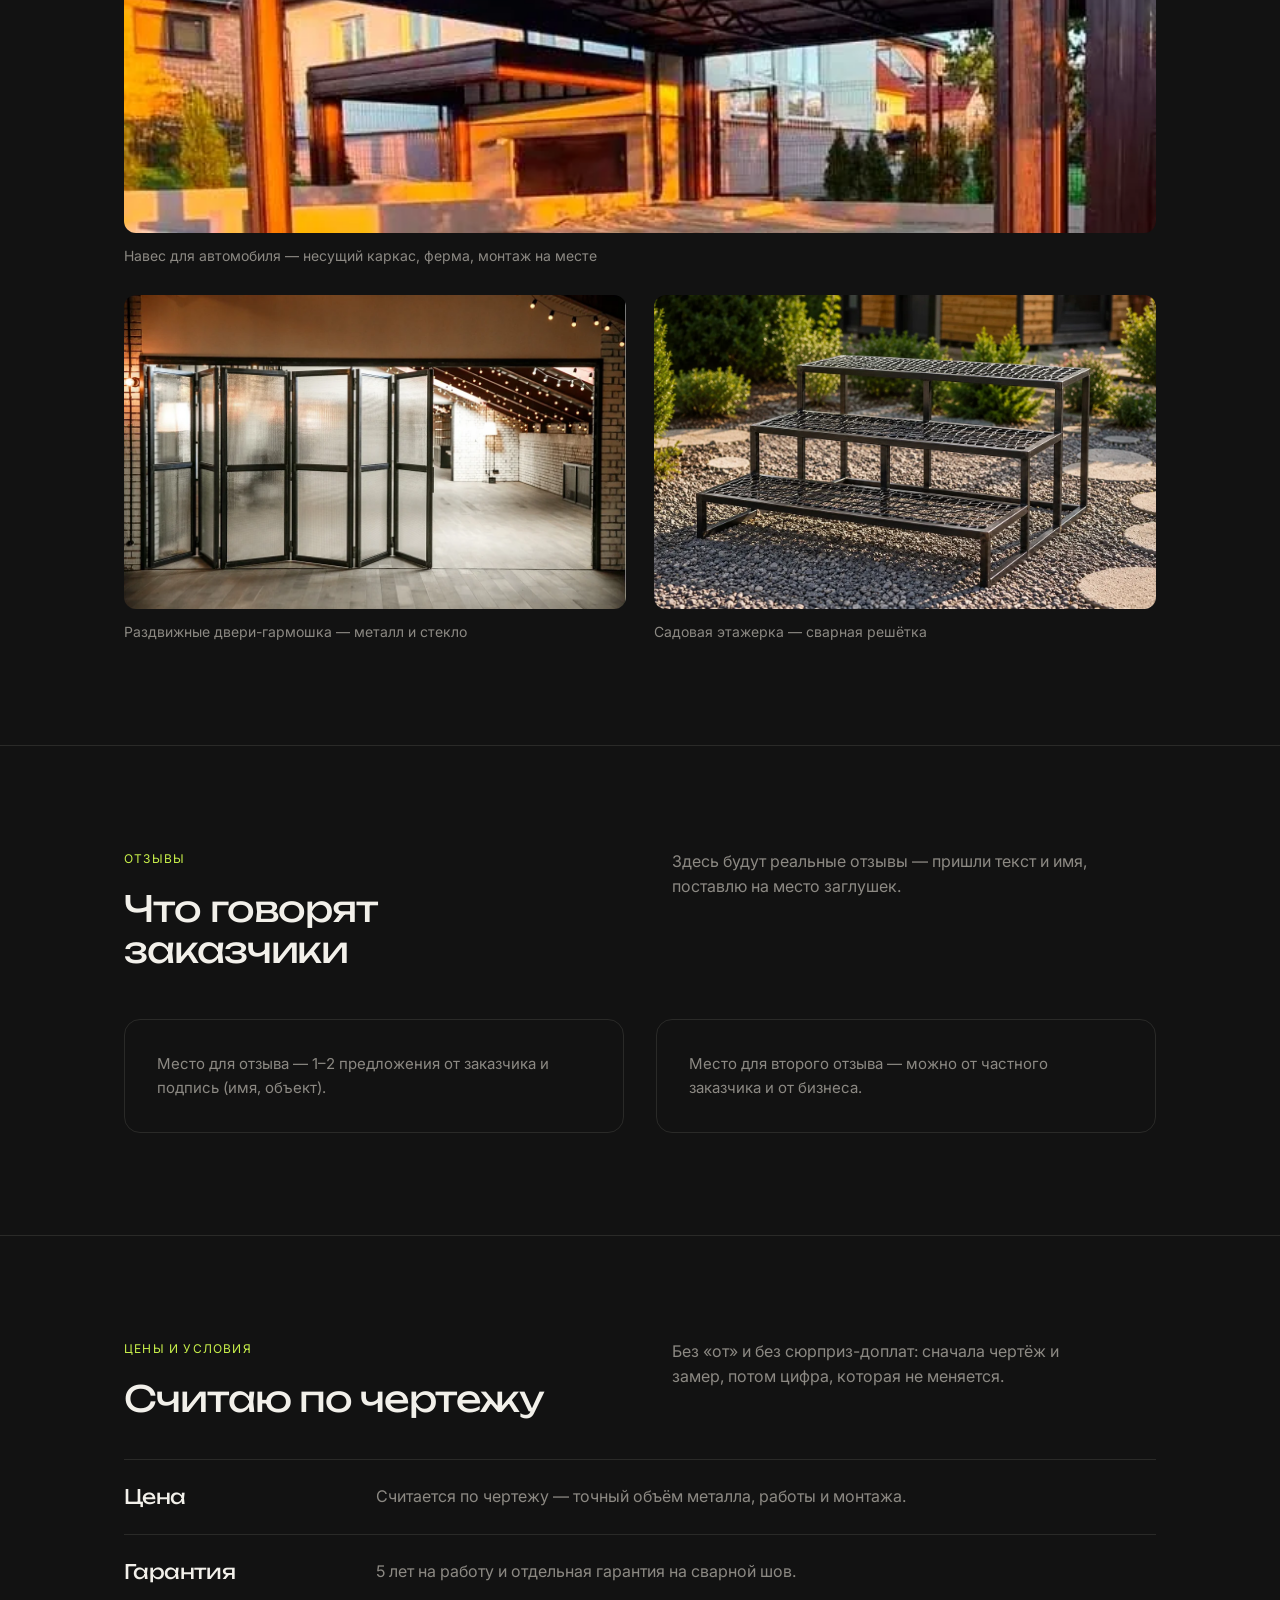
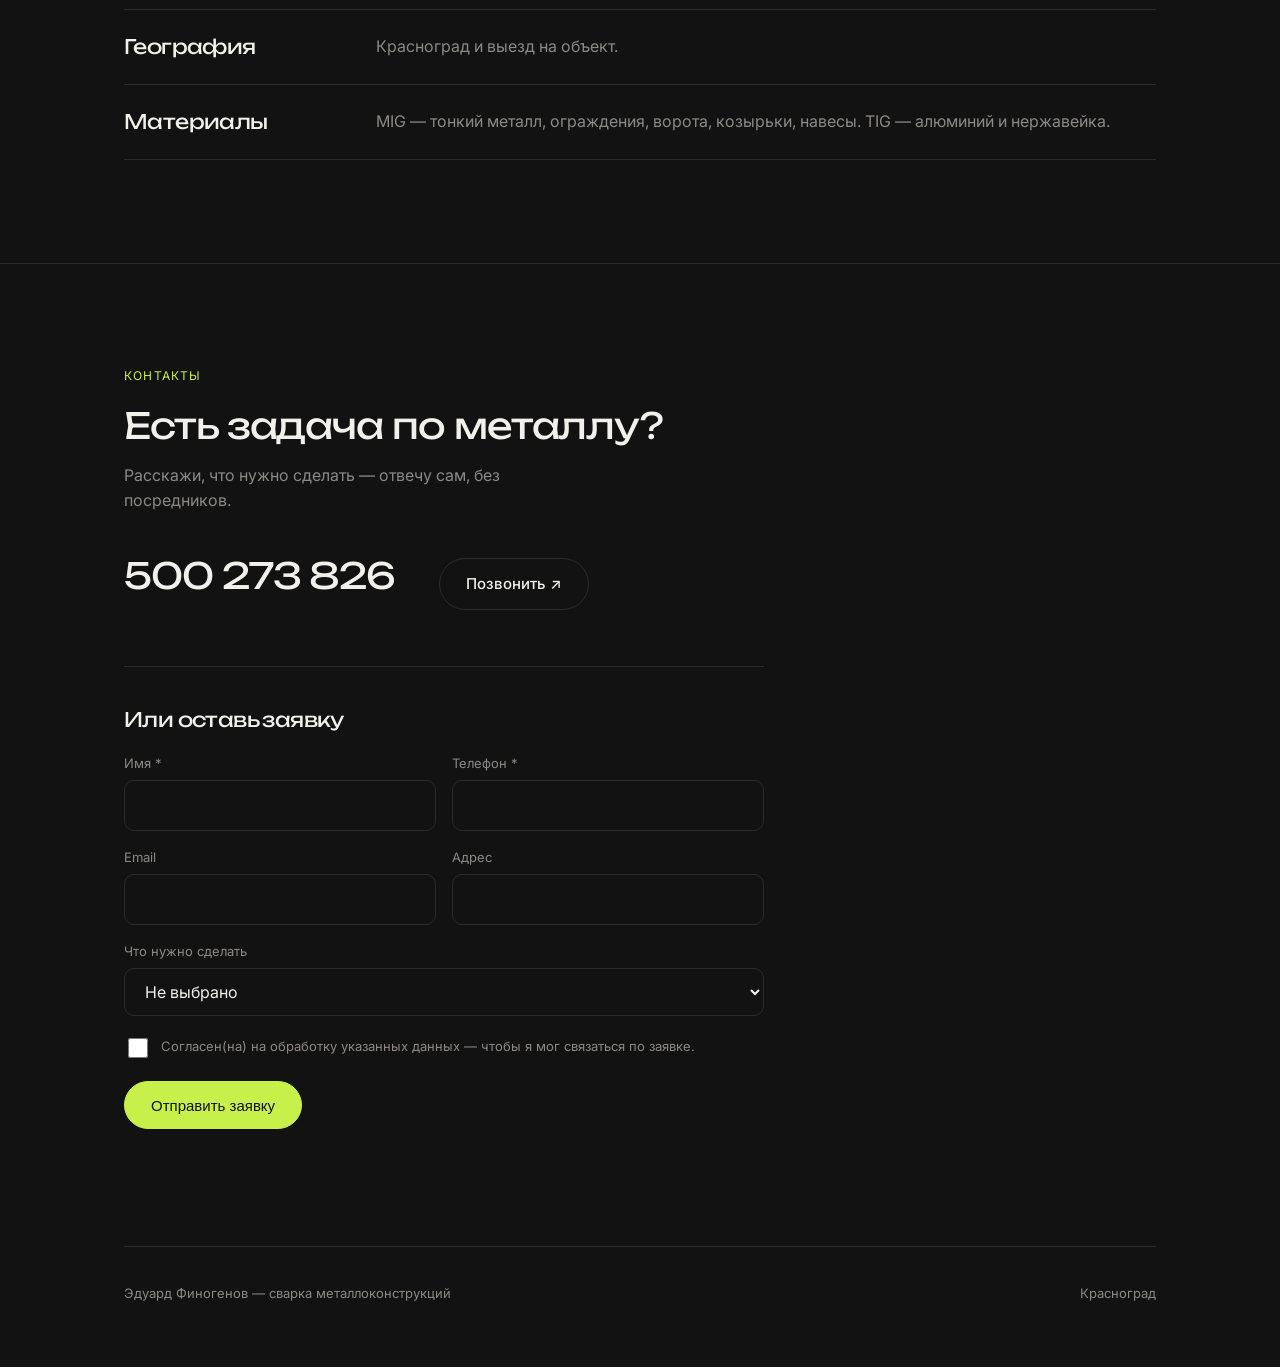
==== commit e9e70a01: "Форма заявки на сайте: пишет в Postgres через my-landing-api В разделе «Контакты» — форма (имя, теле" ====
--- a/index.html
+++ b/index.html
@@ -196,6 +196,48 @@
       <a class="phone" href="tel:500273826">500 273 826</a>
       <a class="btn only-desktop" href="tel:500273826">Позвонить ↗</a>
     </div>
+
+    <form class="lead-form" id="lead-form" novalidate>
+      <h3 class="lead-form-title">Или оставь заявку</h3>
+      <div class="lead-form-grid">
+        <div class="field">
+          <label for="lf-name">Имя *</label>
+          <input id="lf-name" name="name" type="text" autocomplete="name" maxlength="100" required>
+        </div>
+        <div class="field">
+          <label for="lf-phone">Телефон *</label>
+          <input id="lf-phone" name="phone" type="tel" autocomplete="tel" maxlength="30" required>
+        </div>
+        <div class="field">
+          <label for="lf-email">Email</label>
+          <input id="lf-email" name="email" type="email" autocomplete="email" maxlength="100">
+        </div>
+        <div class="field">
+          <label for="lf-address">Адрес</label>
+          <input id="lf-address" name="address" type="text" autocomplete="street-address" maxlength="200">
+        </div>
+        <div class="field field-wide">
+          <label for="lf-service">Что нужно сделать</label>
+          <select id="lf-service" name="service">
+            <option value="">Не выбрано</option>
+            <option>Ворота</option>
+            <option>Забор</option>
+            <option>Навес</option>
+            <option>Лестница</option>
+            <option>Перила и ограждения</option>
+            <option>Другое</option>
+          </select>
+        </div>
+      </div>
+
+      <label class="consent">
+        <input type="checkbox" name="consent" required>
+        <span>Согласен(на) на обработку указанных данных — чтобы я мог связаться по заявке.</span>
+      </label>
+
+      <button class="btn btn-call lead-form-submit" type="submit">Отправить заявку</button>
+      <p class="lead-form-status" id="lead-form-status" role="status" aria-live="polite"></p>
+    </form>
   </div>
 </section>
 
@@ -206,5 +248,49 @@
   </footer>
 </div>
 
+<script>
+(function () {
+  var API_URL = "https://my-landing-api-production.up.railway.app/api/requests";
+  var form = document.getElementById("lead-form");
+  var statusEl = document.getElementById("lead-form-status");
+  var submitBtn = form.querySelector(".lead-form-submit");
+
+  form.addEventListener("submit", function (event) {
+    event.preventDefault();
+
+    var payload = {
+      name: form.name.value.trim(),
+      phone: form.phone.value.trim(),
+      email: form.email.value.trim(),
+      address: form.address.value.trim(),
+      service: form.service.value
+    };
+
+    submitBtn.disabled = true;
+    statusEl.textContent = "Отправляю…";
+
+    fetch(API_URL, {
+      method: "POST",
+      headers: { "Content-Type": "application/json" },
+      body: JSON.stringify(payload)
+    })
+      .then(function (response) {
+        if (!response.ok) { throw new Error("bad status"); }
+        return response.json();
+      })
+      .then(function () {
+        statusEl.textContent = "Заявка отправлена. Перезвоню в течение дня.";
+        form.reset();
+      })
+      .catch(function () {
+        statusEl.textContent = "Не получилось отправить. Позвони напрямую: 500 273 826.";
+      })
+      .finally(function () {
+        submitBtn.disabled = false;
+      });
+  });
+})();
+</script>
+
 </body>
 </html>
--- a/styles.css
+++ b/styles.css
@@ -312,6 +312,84 @@
 
 .phone:hover { color: var(--accent); }
 
+/* --- форма заявки --------------------------------------------------------- */
+
+.lead-form {
+  margin-top: 40px;
+  padding-top: 32px;
+  border-top: 1px solid var(--line);
+}
+
+.lead-form-title {
+  font-family: var(--font-head);
+  font-weight: 400;
+  font-size: var(--h3);
+  letter-spacing: -.03em;
+}
+
+.lead-form-grid {
+  display: grid;
+  gap: 16px;
+  margin-top: 20px;
+}
+
+.field {
+  display: flex;
+  flex-direction: column;
+  gap: 6px;
+}
+
+.field label {
+  font-size: 13px;
+  color: var(--muted);
+}
+
+.field input,
+.field select {
+  min-height: 48px;
+  padding: 12px 16px;
+  background: transparent;
+  border: 1px solid var(--line);
+  border-radius: 10px;
+  color: var(--text);
+  font: inherit;
+}
+
+.field input:focus-visible,
+.field select:focus-visible {
+  outline: 2px solid var(--accent);
+  outline-offset: 2px;
+}
+
+.consent {
+  display: flex;
+  align-items: flex-start;
+  gap: 10px;
+  margin-top: 20px;
+  color: var(--muted);
+  font-size: 13px;
+}
+
+.consent input {
+  flex: none;
+  /* попадать пальцем проще, чем в родные 16px чекбокса */
+  width: 20px;
+  height: 20px;
+  margin-top: 2px;
+  accent-color: var(--accent);
+}
+
+.lead-form-submit {
+  width: 100%;
+  margin-top: 20px;
+}
+
+.lead-form-status {
+  margin-top: 14px;
+  color: var(--muted);
+  font-size: 14px;
+}
+
 /* --- подвал -------------------------------------------------------------- */
 
 footer {
@@ -480,6 +558,18 @@
     gap: clamp(20px, 4vw, 44px);
     margin-top: 32px;
   }
+
+  .lead-form {
+    max-width: 640px;
+    margin-top: 56px;
+    padding-top: 40px;
+  }
+
+  .lead-form-grid { grid-template-columns: repeat(2, minmax(0, 1fr)); }
+
+  .field-wide { grid-column: 1 / -1; }
+
+  .lead-form-submit { width: auto; }
 
   footer {
     flex-direction: row;
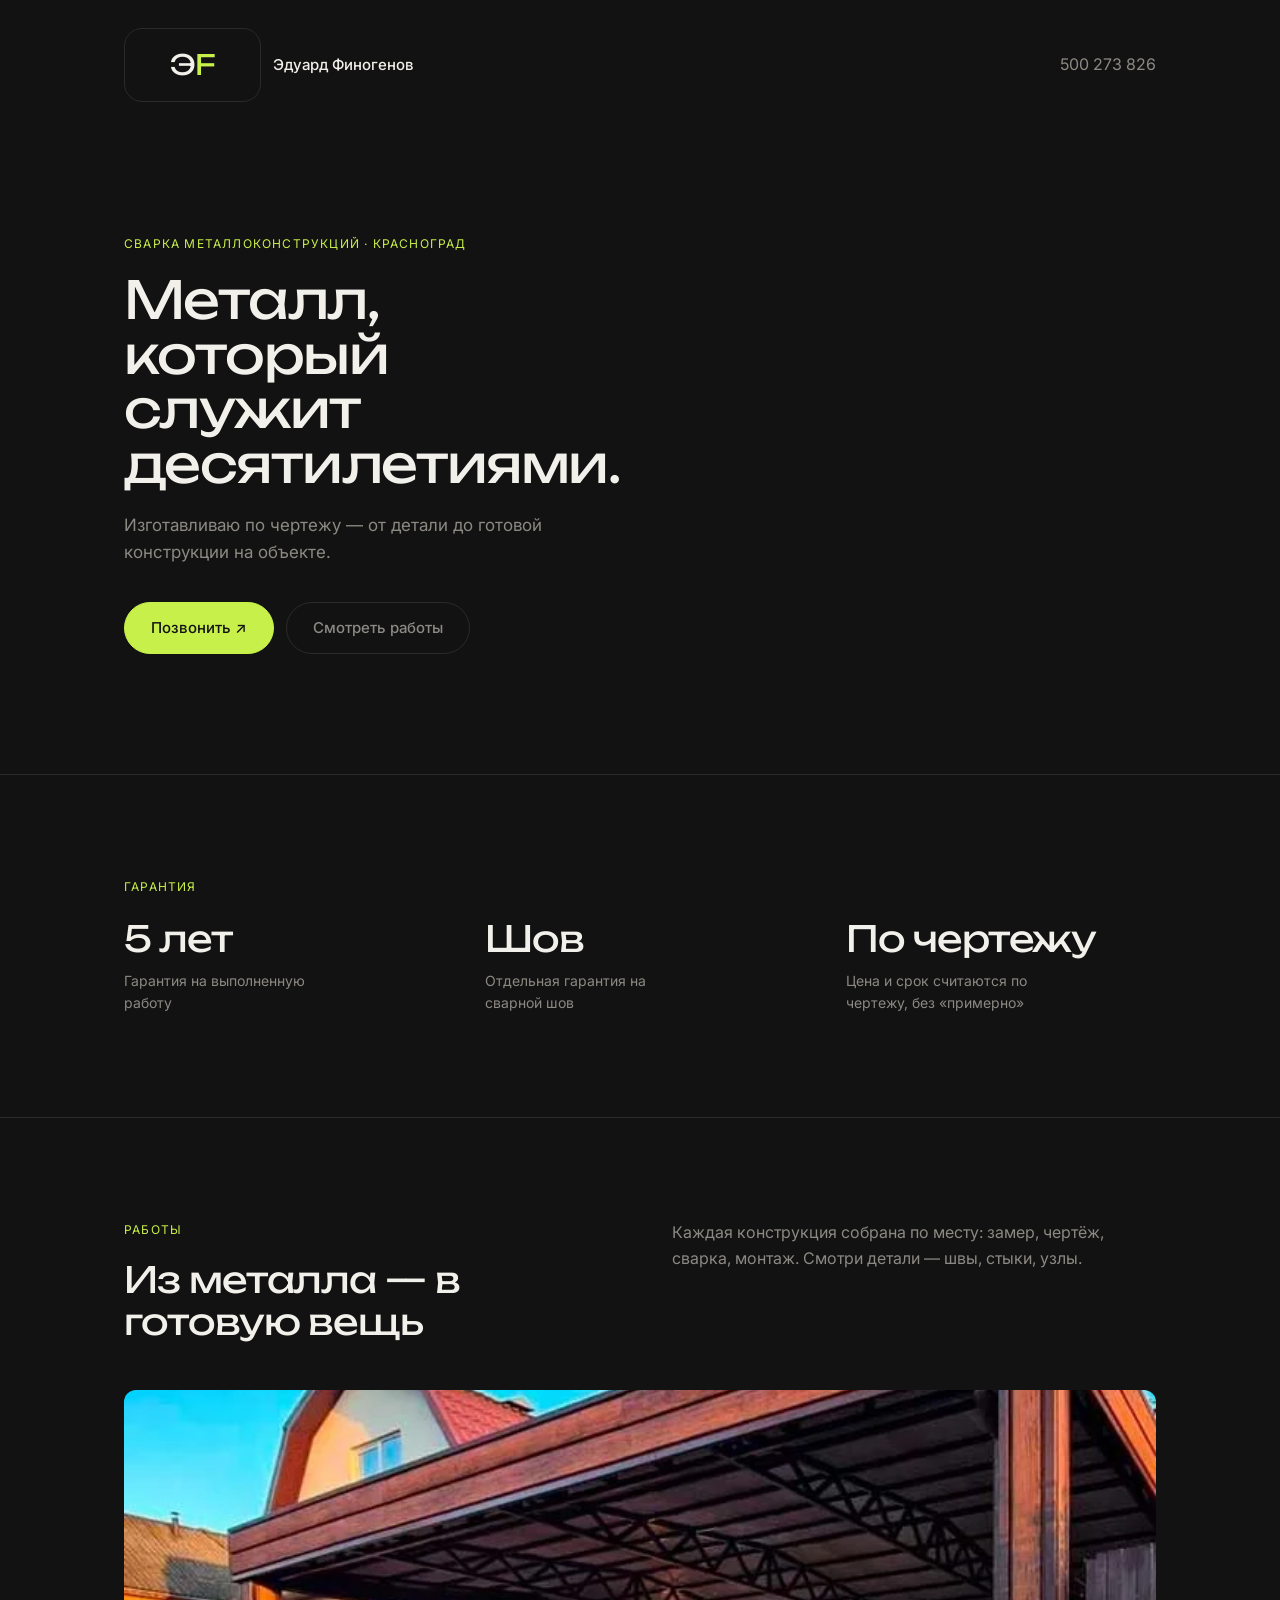
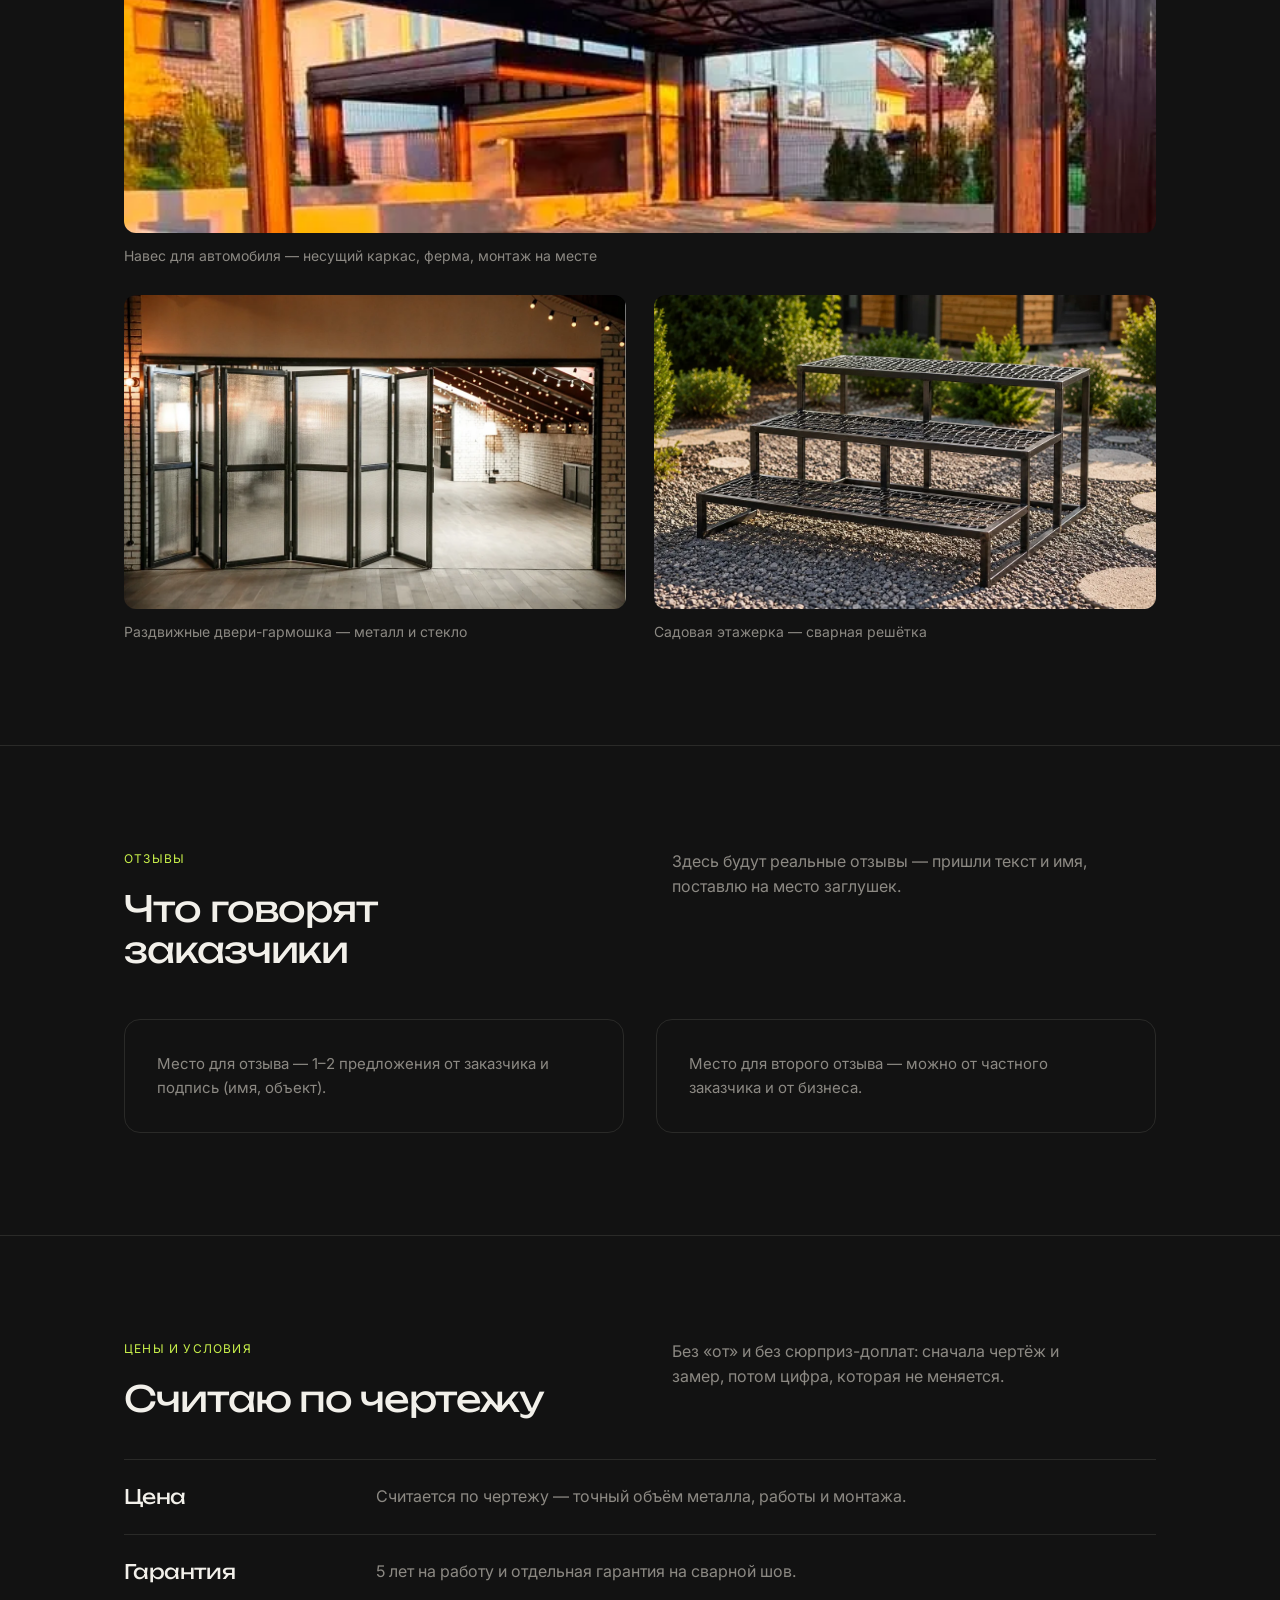
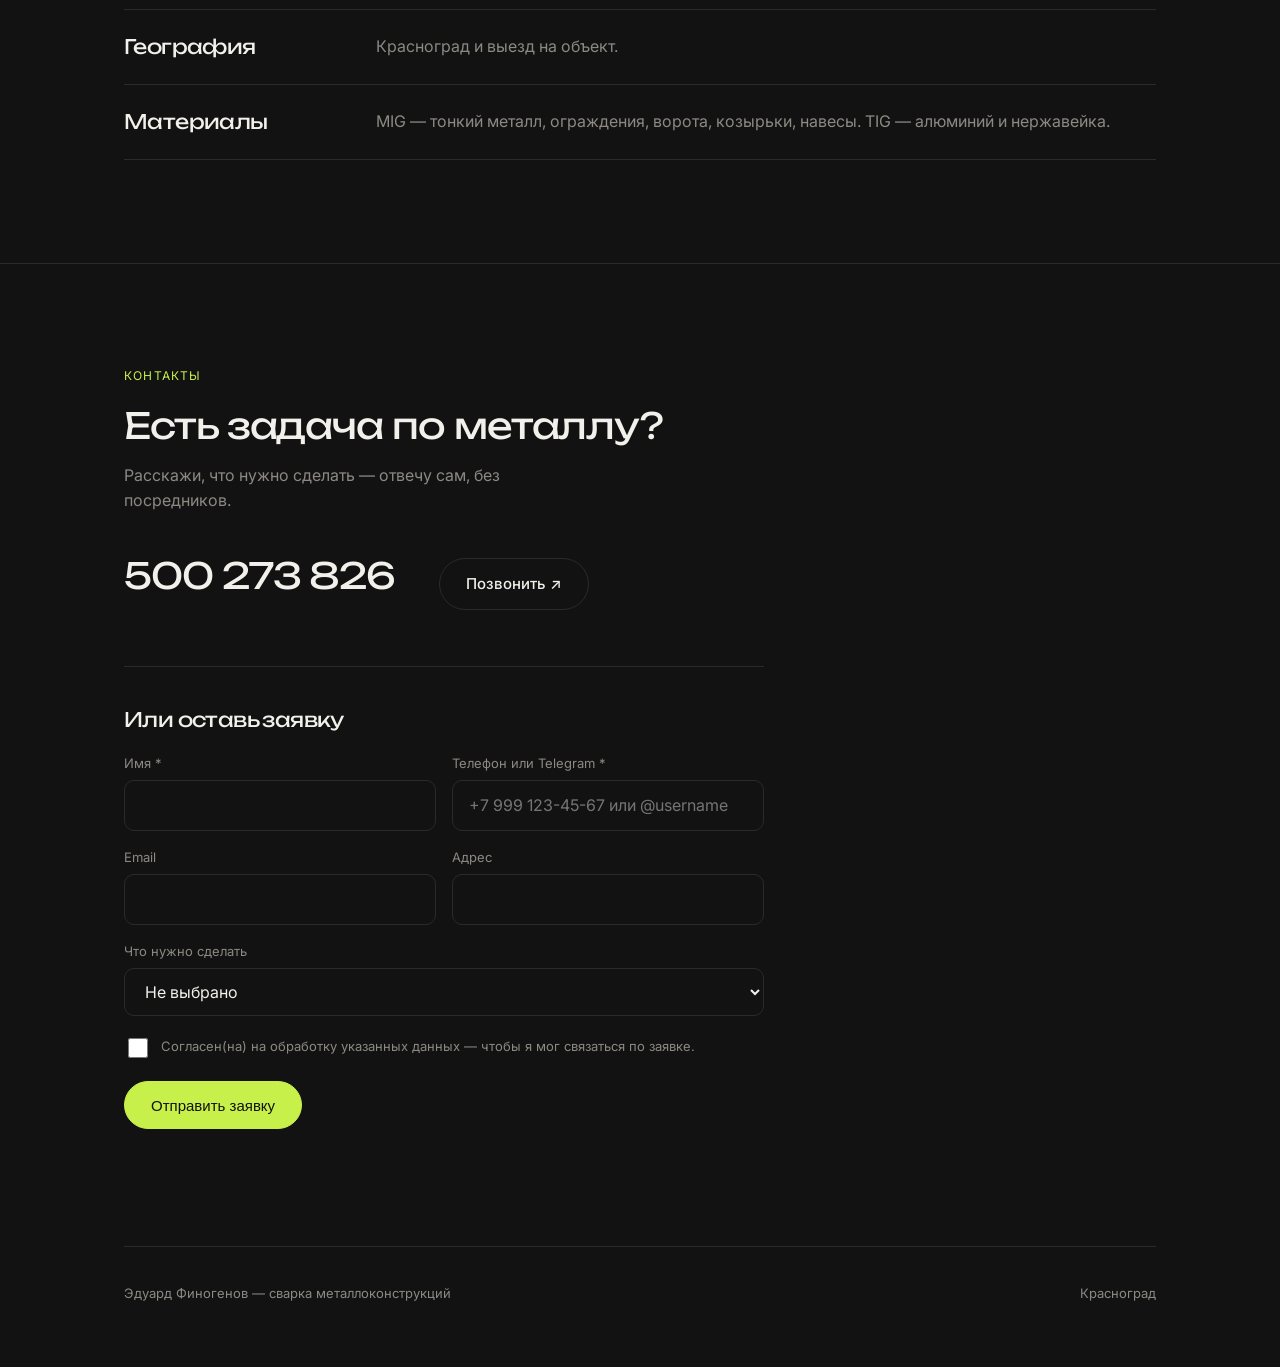
==== commit 069467a1: "Поле контакта: телефон или Telegram вместо только телефона Заказчику для связи не обязательно давать" ====
--- a/index.html
+++ b/index.html
@@ -205,8 +205,8 @@
           <input id="lf-name" name="name" type="text" autocomplete="name" maxlength="100" required>
         </div>
         <div class="field">
-          <label for="lf-phone">Телефон *</label>
-          <input id="lf-phone" name="phone" type="tel" autocomplete="tel" maxlength="30" required>
+          <label for="lf-contact">Телефон или Telegram *</label>
+          <input id="lf-contact" name="contact" type="text" placeholder="+7 999 123-45-67 или @username" maxlength="40" required>
         </div>
         <div class="field">
           <label for="lf-email">Email</label>
@@ -255,19 +255,44 @@
   var statusEl = document.getElementById("lead-form-status");
   var submitBtn = form.querySelector(".lead-form-submit");
 
+  // тот же формат, что и на сервере (src/server.js) — телефон или Telegram-ник
+  var PHONE_RE = /^[+\d][\d\s().-]{6,19}$/;
+  var TELEGRAM_RE = /^@[A-Za-z][A-Za-z0-9_]{4,31}$/;
+
+  function isValidContact(value) {
+    var digits = value.replace(/\D/g, "");
+    var looksLikePhone = PHONE_RE.test(value) && digits.length >= 7 && digits.length <= 15;
+    return looksLikePhone || TELEGRAM_RE.test(value);
+  }
+
   form.addEventListener("submit", function (event) {
     event.preventDefault();
 
     var payload = {
       name: form.name.value.trim(),
-      phone: form.phone.value.trim(),
+      contact: form.contact.value.trim(),
       email: form.email.value.trim(),
       address: form.address.value.trim(),
       service: form.service.value
     };
 
+    if (!payload.name) {
+      statusEl.textContent = "Укажи имя.";
+      return;
+    }
+    if (!payload.contact) {
+      statusEl.textContent = "Укажи телефон или Telegram.";
+      return;
+    }
+    if (!isValidContact(payload.contact)) {
+      statusEl.textContent = "Телефон или Telegram выглядят некорректно — например: +79991234567 или @username.";
+      return;
+    }
+
     submitBtn.disabled = true;
     statusEl.textContent = "Отправляю…";
+
+    var FALLBACK_ERROR = "Не получилось отправить. Позвони напрямую: 500 273 826.";
 
     fetch(API_URL, {
       method: "POST",
@@ -275,15 +300,25 @@
       body: JSON.stringify(payload)
     })
       .then(function (response) {
-        if (!response.ok) { throw new Error("bad status"); }
-        return response.json();
+        return response
+          .json()
+          .catch(function () { return {}; })
+          .then(function (data) {
+            if (!response.ok) {
+              var serverErr = new Error(data.error || FALLBACK_ERROR);
+              serverErr.isServerMessage = true;
+              throw serverErr;
+            }
+            return data;
+          });
       })
       .then(function () {
         statusEl.textContent = "Заявка отправлена. Перезвоню в течение дня.";
         form.reset();
       })
-      .catch(function () {
-        statusEl.textContent = "Не получилось отправить. Позвони напрямую: 500 273 826.";
+      .catch(function (err) {
+        // сетевой сбой (не ответ сервера) — своё сообщение браузера сюда не пускаем
+        statusEl.textContent = err.isServerMessage ? err.message : FALLBACK_ERROR;
       })
       .finally(function () {
         submitBtn.disabled = false;
